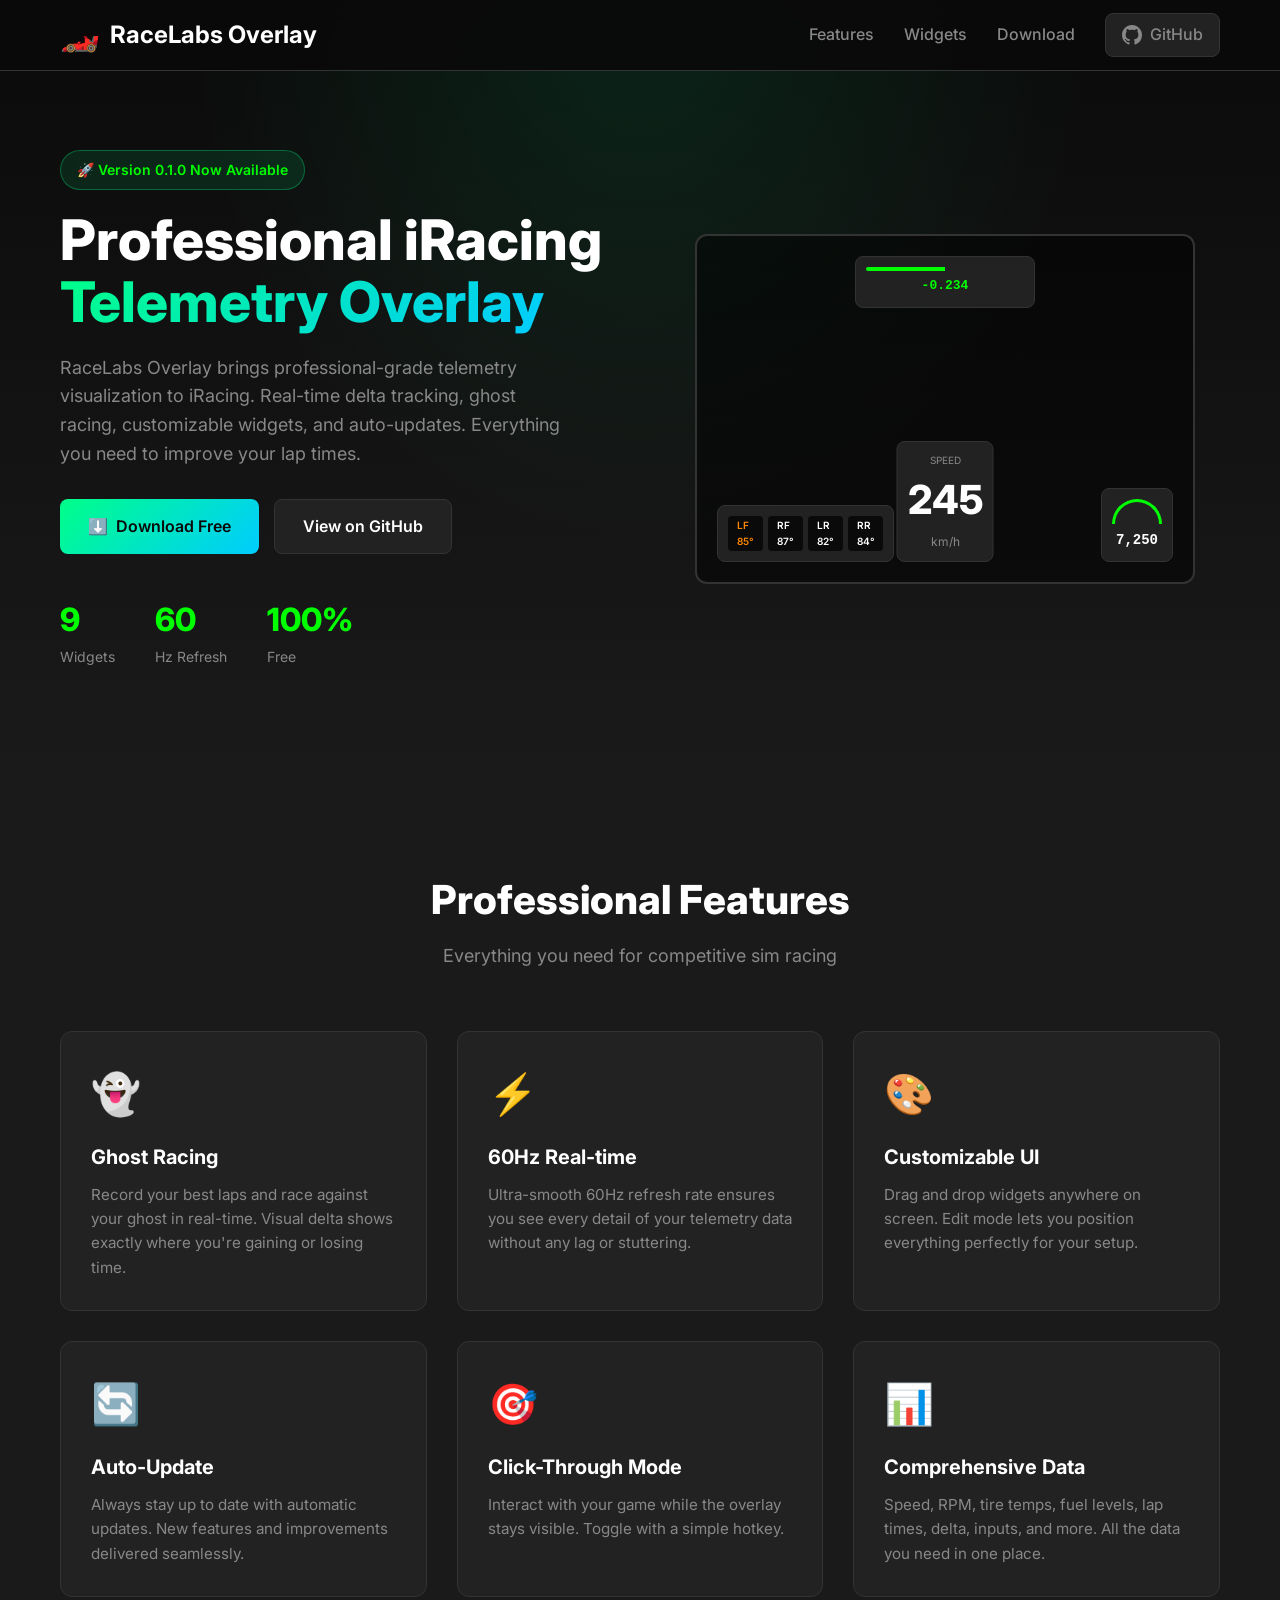
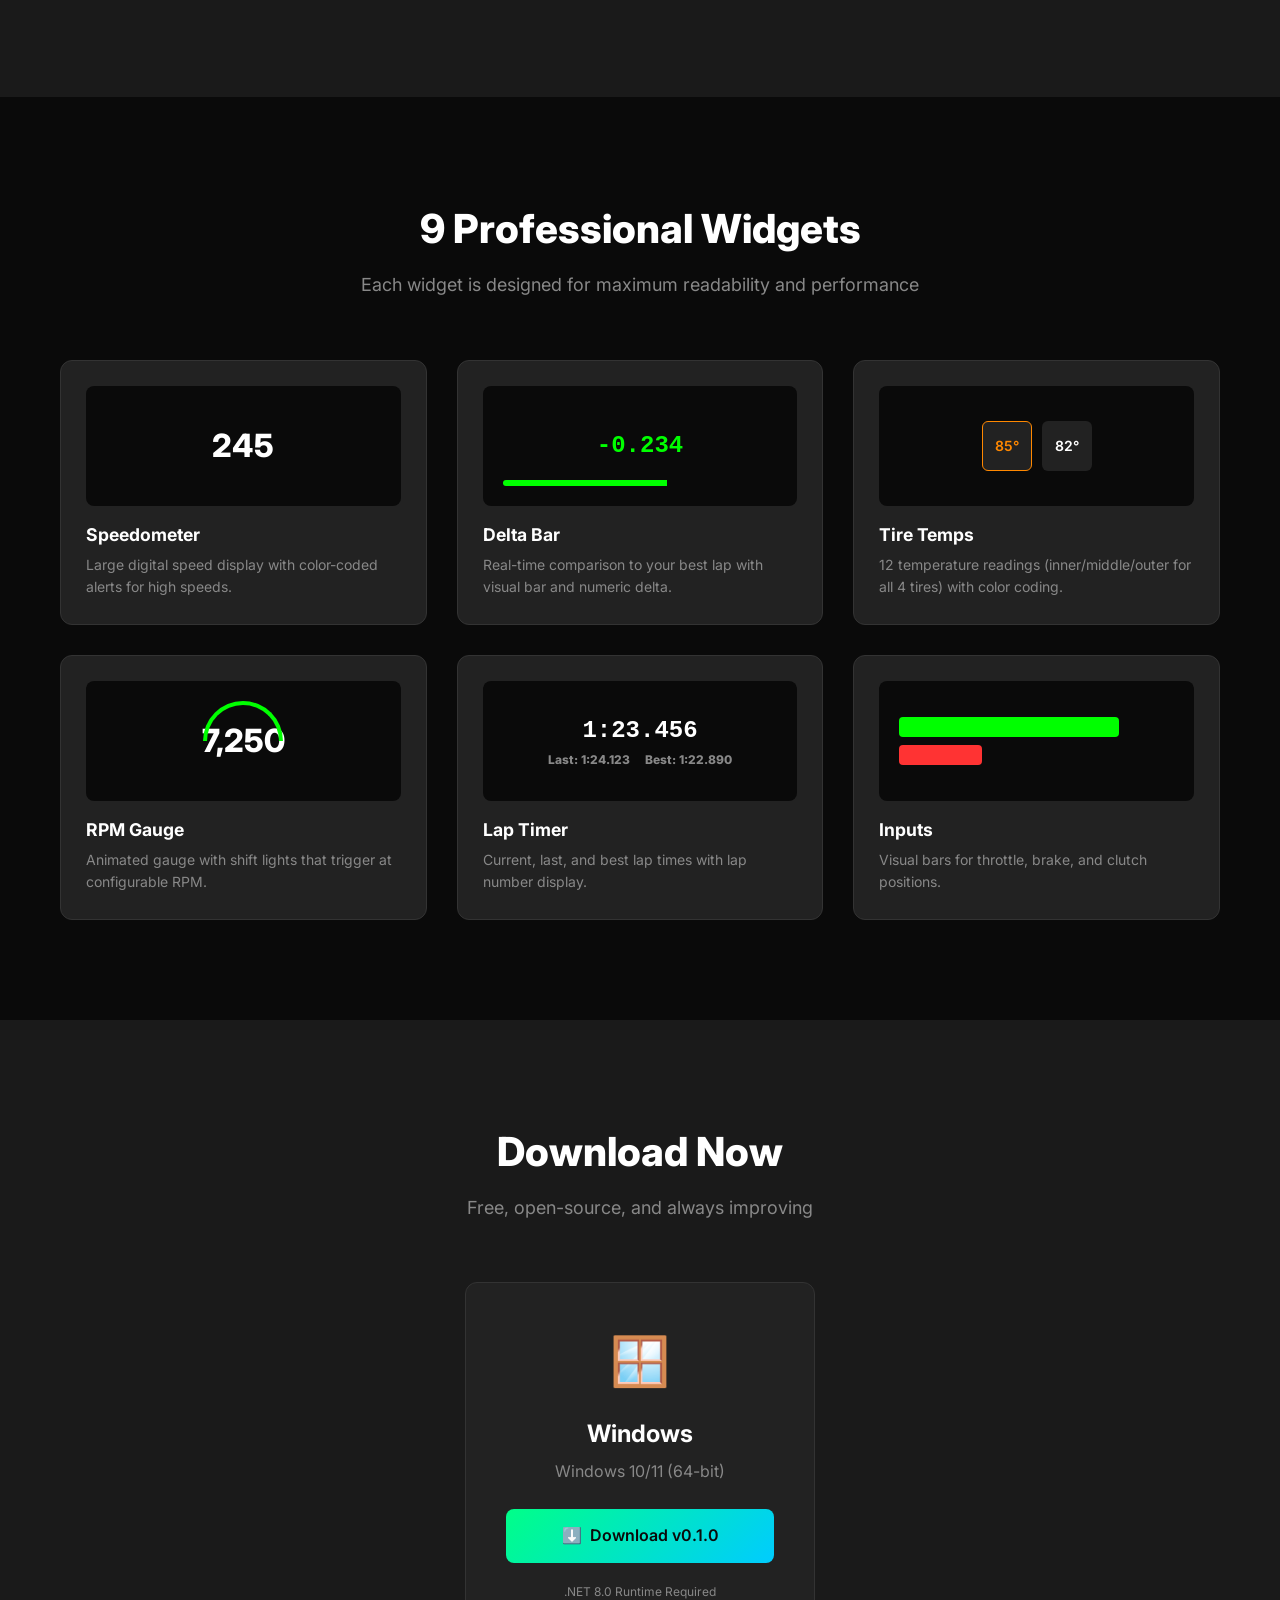
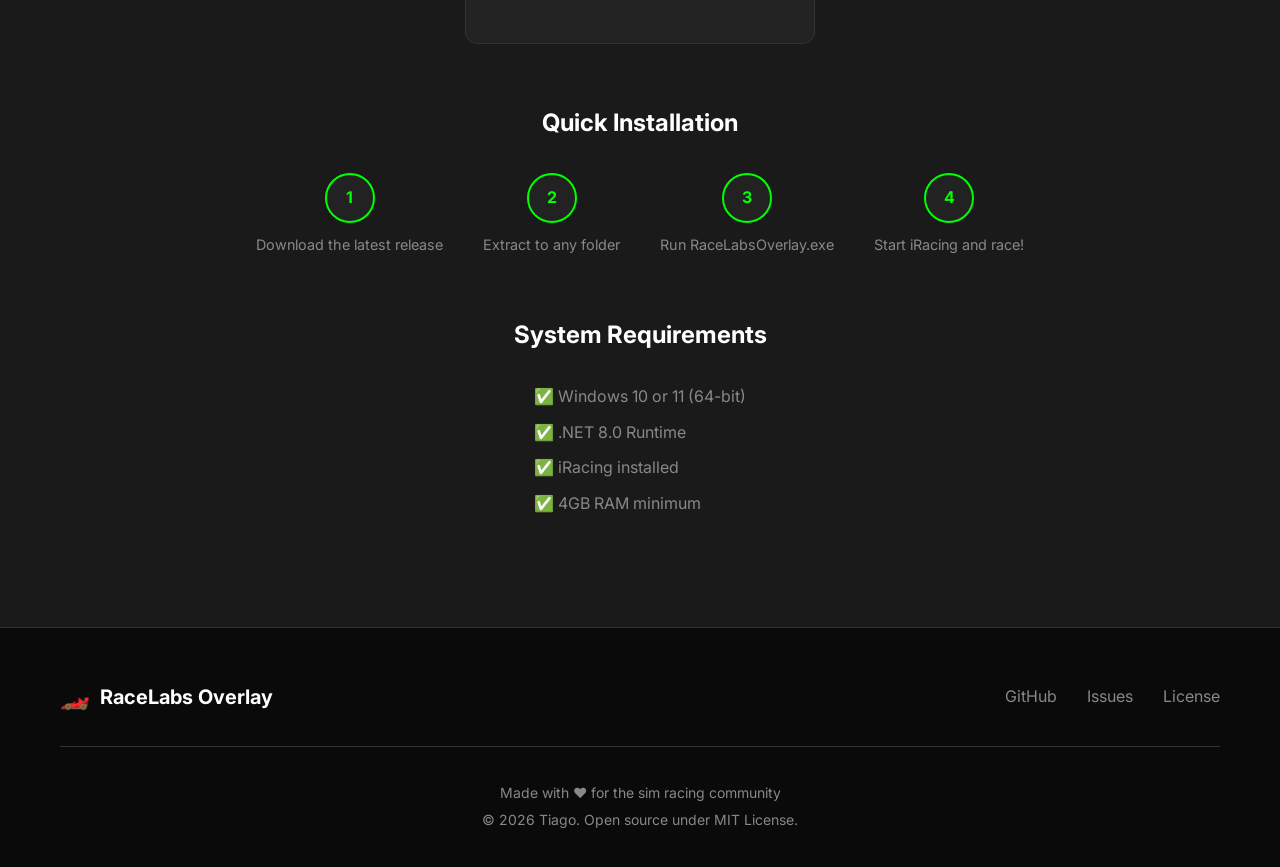
==== docs/index.html @ 0211246d "Add professional website with GitHub Pages support Website Features: - Modern dark theme design - Re" ====
<!DOCTYPE html>
<html lang="en">
<head>
    <meta charset="UTF-8">
    <meta name="viewport" content="width=device-width, initial-scale=1.0">
    <title>RaceLabs Overlay - Professional iRacing Telemetry</title>
    <meta name="description" content="Professional iRacing telemetry overlay with ghost racing, real-time delta, and customizable widgets.">
    <link rel="stylesheet" href="style.css">
    <link href="https://fonts.googleapis.com/css2?family=Inter:wght@400;600;700;800&display=swap" rel="stylesheet">
    <link rel="icon" href="data:image/svg+xml,<svg xmlns='http://www.w3.org/2000/svg' viewBox='0 0 100 100'><text y='.9em' font-size='90'>🏎️</text></svg>">
</head>
<body>
    <!-- Navigation -->
    <nav class="navbar">
        <div class="container">
            <div class="nav-brand">
                <span class="logo">🏎️</span>
                <span class="brand-text">RaceLabs Overlay</span>
            </div>
            <div class="nav-links">
                <a href="#features">Features</a>
                <a href="#widgets">Widgets</a>
                <a href="#download">Download</a>
                <a href="https://github.com/timimata/RaceLabsOverlay" target="_blank" class="github-link">
                    <svg height="20" viewBox="0 0 16 16" fill="currentColor"><path d="M8 0C3.58 0 0 3.58 0 8c0 3.54 2.29 6.53 5.47 7.59.4.07.55-.17.55-.38 0-.19-.01-.82-.01-1.49-2.01.37-2.53-.49-2.69-.94-.09-.23-.48-.94-.82-1.13-.28-.15-.68-.52-.01-.53.63-.01 1.08.58 1.23.82.72 1.21 1.87.87 2.33.66.07-.52.28-.87.51-1.07-1.78-.2-3.64-.89-3.64-3.95 0-.87.31-1.59.82-2.15-.08-.2-.36-1.02.08-2.12 0 0 .67-.21 2.2.82.64-.18 1.32-.27 2-.27.68 0 1.36.09 2 .27 1.53-1.04 2.2-.82 2.2-.82.44 1.1.16 1.92.08 2.12.51.56.82 1.27.82 2.15 0 3.07-1.87 3.75-3.65 3.95.29.25.54.73.54 1.48 0 1.07-.01 1.93-.01 2.2 0 .21.15.46.55.38A8.013 8.013 0 0016 8c0-4.42-3.58-8-8-8z"/></svg>
                    GitHub
                </a>
            </div>
            <button class="mobile-menu-btn">☰</button>
        </div>
    </nav>

    <!-- Hero Section -->
    <section class="hero">
        <div class="container">
            <div class="hero-content">
                <div class="badge">🚀 Version 0.1.0 Now Available</div>
                <h1>Professional iRacing<br><span class="gradient-text">Telemetry Overlay</span></h1>
                <p class="hero-description">
                    RaceLabs Overlay brings professional-grade telemetry visualization to iRacing. 
                    Real-time delta tracking, ghost racing, customizable widgets, and auto-updates. 
                    Everything you need to improve your lap times.
                </p>
                <div class="hero-buttons">
                    <a href="#download" class="btn btn-primary">
                        <span>⬇️</span> Download Free
                    </a>
                    <a href="https://github.com/timimata/RaceLabsOverlay" target="_blank" class="btn btn-secondary">
                        View on GitHub
                    </a>
                </div>
                <div class="hero-stats">
                    <div class="stat">
                        <span class="stat-value">9</span>
                        <span class="stat-label">Widgets</span>
                    </div>
                    <div class="stat">
                        <span class="stat-value">60</span>
                        <span class="stat-label">Hz Refresh</span>
                    </div>
                    <div class="stat">
                        <span class="stat-value">100%</span>
                        <span class="stat-label">Free</span>
                    </div>
                </div>
            </div>
            <div class="hero-visual">
                <div class="overlay-preview">
                    <div class="widget speedometer">
                        <div class="widget-label">SPEED</div>
                        <div class="widget-value">245</div>
                        <div class="widget-unit">km/h</div>
                    </div>
                    <div class="widget delta">
                        <div class="delta-bar"></div>
                        <div class="delta-value">-0.234</div>
                    </div>
                    <div class="widget tires">
                        <div class="tire lf">LF<br>85°</div>
                        <div class="tire rf">RF<br>87°</div>
                        <div class="tire lr">LR<br>82°</div>
                        <div class="tire rr">RR<br>84°</div>
                    </div>
                    <div class="widget rpm">
                        <div class="rpm-gauge"></div>
                        <div class="rpm-value">7,250</div>
                    </div>
                </div>
            </div>
        </div>
    </section>

    <!-- Features Section -->
    <section id="features" class="features">
        <div class="container">
            <h2 class="section-title">Professional Features</h2>
            <p class="section-subtitle">Everything you need for competitive sim racing</p>
            
            <div class="features-grid">
                <div class="feature-card">
                    <div class="feature-icon">👻</div>
                    <h3>Ghost Racing</h3>
                    <p>Record your best laps and race against your ghost in real-time. Visual delta shows exactly where you're gaining or losing time.</p>
                </div>
                <div class="feature-card">
                    <div class="feature-icon">⚡</div>
                    <h3>60Hz Real-time</h3>
                    <p>Ultra-smooth 60Hz refresh rate ensures you see every detail of your telemetry data without any lag or stuttering.</p>
                </div>
                <div class="feature-card">
                    <div class="feature-icon">🎨</div>
                    <h3>Customizable UI</h3>
                    <p>Drag and drop widgets anywhere on screen. Edit mode lets you position everything perfectly for your setup.</p>
                </div>
                <div class="feature-card">
                    <div class="feature-icon">🔄</div>
                    <h3>Auto-Update</h3>
                    <p>Always stay up to date with automatic updates. New features and improvements delivered seamlessly.</p>
                </div>
                <div class="feature-card">
                    <div class="feature-icon">🎯</div>
                    <h3>Click-Through Mode</h3>
                    <p>Interact with your game while the overlay stays visible. Toggle with a simple hotkey.</p>
                </div>
                <div class="feature-card">
                    <div class="feature-icon">📊</div>
                    <h3>Comprehensive Data</h3>
                    <p>Speed, RPM, tire temps, fuel levels, lap times, delta, inputs, and more. All the data you need in one place.</p>
                </div>
            </div>
        </div>
    </section>

    <!-- Widgets Section -->
    <section id="widgets" class="widgets">
        <div class="container">
            <h2 class="section-title">9 Professional Widgets</h2>
            <p class="section-subtitle">Each widget is designed for maximum readability and performance</p>
            
            <div class="widgets-showcase">
                <div class="widget-item">
                    <div class="widget-preview speedo">245</div>
                    <div class="widget-info">
                        <h4>Speedometer</h4>
                        <p>Large digital speed display with color-coded alerts for high speeds.</p>
                    </div>
                </div>
                <div class="widget-item">
                    <div class="widget-preview delta-preview">
                        <div class="delta-bar-preview"></div>
                        <span>-0.234</span>
                    </div>
                    <div class="widget-info">
                        <h4>Delta Bar</h4>
                        <p>Real-time comparison to your best lap with visual bar and numeric delta.</p>
                    </div>
                </div>
                <div class="widget-item">
                    <div class="widget-preview temps">
                        <div class="temp-box hot">85°</div>
                        <div class="temp-box">82°</div>
                    </div>
                    <div class="widget-info">
                        <h4>Tire Temps</h4>
                        <p>12 temperature readings (inner/middle/outer for all 4 tires) with color coding.</p>
                    </div>
                </div>
                <div class="widget-item">
                    <div class="widget-preview rpm-preview">
                        <div class="rpm-arc"></div>
                        <span>7,250</span>
                    </div>
                    <div class="widget-info">
                        <h4>RPM Gauge</h4>
                        <p>Animated gauge with shift lights that trigger at configurable RPM.</p>
                    </div>
                </div>
                <div class="widget-item">
                    <div class="widget-preview lap">
                        <div class="lap-time">1:23.456</div>
                        <div class="lap-stats">
                            <span>Last: 1:24.123</span>
                            <span>Best: 1:22.890</span>
                        </div>
                    </div>
                    <div class="widget-info">
                        <h4>Lap Timer</h4>
                        <p>Current, last, and best lap times with lap number display.</p>
                    </div>
                </div>
                <div class="widget-item">
                    <div class="widget-preview inputs">
                        <div class="input-bar throttle" style="width: 80%"></div>
                        <div class="input-bar brake" style="width: 30%"></div>
                    </div>
                    <div class="widget-info">
                        <h4>Inputs</h4>
                        <p>Visual bars for throttle, brake, and clutch positions.</p>
                    </div>
                </div>
            </div>
        </div>
    </section>

    <!-- Download Section -->
    <section id="download" class="download">
        <div class="container">
            <h2 class="section-title">Download Now</h2>
            <p class="section-subtitle">Free, open-source, and always improving</p>
            
            <div class="download-options">
                <div class="download-card">
                    <div class="download-icon">🪟</div>
                    <h3>Windows</h3>
                    <p>Windows 10/11 (64-bit)</p>
                    <a href="https://github.com/timimata/RaceLabsOverlay/releases/latest" class="btn btn-download">
                        <span>⬇️</span> Download v0.1.0
                    </a>
                    <small>.NET 8.0 Runtime Required</small>
                </div>
            </div>

            <div class="installation">
                <h3>Quick Installation</h3>
                <div class="install-steps">
                    <div class="step">
                        <div class="step-number">1</div>
                        <p>Download the latest release</p>
                    </div>
                    <div class="step">
                        <div class="step-number">2</div>
                        <p>Extract to any folder</p>
                    </div>
                    <div class="step">
                        <div class="step-number">3</div>
                        <p>Run RaceLabsOverlay.exe</p>
                    </div>
                    <div class="step">
                        <div class="step-number">4</div>
                        <p>Start iRacing and race!</p>
                    </div>
                </div>
            </div>

            <div class="requirements">
                <h3>System Requirements</h3>
                <ul>
                    <li>✅ Windows 10 or 11 (64-bit)</li>
                    <li>✅ .NET 8.0 Runtime</li>
                    <li>✅ iRacing installed</li>
                    <li>✅ 4GB RAM minimum</li>
                </ul>
            </div>
        </div>
    </section>

    <!-- Footer -->
    <footer class="footer">
        <div class="container">
            <div class="footer-content">
                <div class="footer-brand">
                    <span class="logo">🏎️</span>
                    <span>RaceLabs Overlay</span>
                </div>
                <div class="footer-links">
                    <a href="https://github.com/timimata/RaceLabsOverlay">GitHub</a>
                    <a href="https://github.com/timimata/RaceLabsOverlay/issues">Issues</a>
                    <a href="https://github.com/timimata/RaceLabsOverlay/blob/main/LICENSE">License</a>
                </div>
            </div>
            <div class="footer-bottom">
                <p>Made with ❤️ for the sim racing community</p>
                <p>© 2026 Tiago. Open source under MIT License.</p>
            </div>
        </div>
    </footer>

    <script src="script.js"></script>
</body>
</html>
---- docs/style.css ----
/* Reset and Base */
* {
    margin: 0;
    padding: 0;
    box-sizing: border-box;
}

:root {
    --bg-primary: #0a0a0a;
    --bg-secondary: #1a1a1a;
    --bg-card: #222222;
    --text-primary: #ffffff;
    --text-secondary: #888888;
    --accent-green: #00ff00;
    --accent-red: #ff3333;
    --accent-orange: #ff8800;
    --accent-purple: #aa66ff;
    --border-color: #333333;
    --gradient-start: #00ff88;
    --gradient-end: #00ccff;
}

html {
    scroll-behavior: smooth;
}

body {
    font-family: 'Inter', -apple-system, BlinkMacSystemFont, sans-serif;
    background-color: var(--bg-primary);
    color: var(--text-primary);
    line-height: 1.6;
}

.container {
    max-width: 1200px;
    margin: 0 auto;
    padding: 0 20px;
}

/* Navigation */
.navbar {
    position: fixed;
    top: 0;
    left: 0;
    right: 0;
    background: rgba(10, 10, 10, 0.95);
    backdrop-filter: blur(10px);
    z-index: 1000;
    border-bottom: 1px solid var(--border-color);
}

.navbar .container {
    display: flex;
    justify-content: space-between;
    align-items: center;
    height: 70px;
}

.nav-brand {
    display: flex;
    align-items: center;
    gap: 10px;
    font-size: 1.5rem;
    font-weight: 700;
}

.nav-brand .logo {
    font-size: 2rem;
}

.nav-links {
    display: flex;
    gap: 30px;
    align-items: center;
}

.nav-links a {
    color: var(--text-secondary);
    text-decoration: none;
    font-weight: 500;
    transition: color 0.3s;
}

.nav-links a:hover {
    color: var(--text-primary);
}

.github-link {
    display: flex;
    align-items: center;
    gap: 8px;
    background: var(--bg-card);
    padding: 8px 16px;
    border-radius: 8px;
    border: 1px solid var(--border-color);
}

.mobile-menu-btn {
    display: none;
    background: none;
    border: none;
    color: var(--text-primary);
    font-size: 1.5rem;
    cursor: pointer;
}

/* Hero Section */
.hero {
    padding: 150px 0 100px;
    background: linear-gradient(180deg, var(--bg-primary) 0%, var(--bg-secondary) 100%);
    position: relative;
    overflow: hidden;
}

.hero::before {
    content: '';
    position: absolute;
    top: 0;
    left: 0;
    right: 0;
    bottom: 0;
    background: radial-gradient(ellipse at top, rgba(0, 255, 136, 0.1) 0%, transparent 50%);
    pointer-events: none;
}

.hero .container {
    display: grid;
    grid-template-columns: 1fr 1fr;
    gap: 60px;
    align-items: center;
    position: relative;
}

.badge {
    display: inline-block;
    background: rgba(0, 255, 136, 0.1);
    border: 1px solid rgba(0, 255, 136, 0.3);
    color: var(--accent-green);
    padding: 8px 16px;
    border-radius: 20px;
    font-size: 0.875rem;
    font-weight: 600;
    margin-bottom: 20px;
}

.hero h1 {
    font-size: 3.5rem;
    font-weight: 800;
    line-height: 1.1;
    margin-bottom: 20px;
}

.gradient-text {
    background: linear-gradient(135deg, var(--gradient-start), var(--gradient-end));
    -webkit-background-clip: text;
    -webkit-text-fill-color: transparent;
    background-clip: text;
}

.hero-description {
    font-size: 1.125rem;
    color: var(--text-secondary);
    margin-bottom: 30px;
    max-width: 500px;
}

.hero-buttons {
    display: flex;
    gap: 15px;
    margin-bottom: 40px;
}

.btn {
    display: inline-flex;
    align-items: center;
    gap: 8px;
    padding: 14px 28px;
    border-radius: 8px;
    font-weight: 600;
    text-decoration: none;
    transition: all 0.3s;
    border: none;
    cursor: pointer;
    font-size: 1rem;
}

.btn-primary {
    background: linear-gradient(135deg, var(--gradient-start), var(--gradient-end));
    color: var(--bg-primary);
}

.btn-primary:hover {
    transform: translateY(-2px);
    box-shadow: 0 10px 30px rgba(0, 255, 136, 0.3);
}

.btn-secondary {
    background: var(--bg-card);
    color: var(--text-primary);
    border: 1px solid var(--border-color);
}

.btn-secondary:hover {
    background: var(--border-color);
}

.hero-stats {
    display: flex;
    gap: 40px;
}

.stat {
    display: flex;
    flex-direction: column;
}

.stat-value {
    font-size: 2rem;
    font-weight: 800;
    color: var(--accent-green);
}

.stat-label {
    font-size: 0.875rem;
    color: var(--text-secondary);
}

/* Hero Visual - Overlay Preview */
.hero-visual {
    display: flex;
    justify-content: center;
    align-items: center;
}

.overlay-preview {
    position: relative;
    width: 100%;
    max-width: 500px;
    height: 350px;
    background: rgba(0, 0, 0, 0.5);
    border: 2px solid var(--border-color);
    border-radius: 12px;
    overflow: hidden;
}

.widget {
    position: absolute;
    background: var(--bg-card);
    border: 1px solid var(--border-color);
    border-radius: 8px;
    padding: 10px;
    animation: float 6s ease-in-out infinite;
}

.widget.speedometer {
    bottom: 20px;
    left: 50%;
    transform: translateX(-50%);
    text-align: center;
    animation-delay: 0s;
}

.widget.speedometer .widget-label {
    font-size: 0.625rem;
    color: var(--text-secondary);
}

.widget.speedometer .widget-value {
    font-size: 2.5rem;
    font-weight: 800;
    color: var(--text-primary);
}

.widget.speedometer .widget-unit {
    font-size: 0.75rem;
    color: var(--text-secondary);
}

.widget.delta {
    top: 20px;
    left: 50%;
    transform: translateX(-50%);
    width: 180px;
    animation-delay: 1s;
}

.delta-bar {
    height: 4px;
    background: linear-gradient(90deg, var(--accent-green) 50%, transparent 50%);
    border-radius: 2px;
    margin-bottom: 5px;
}

.delta-value {
    text-align: center;
    font-family: monospace;
    font-weight: 600;
    color: var(--accent-green);
}

.widget.tires {
    bottom: 20px;
    left: 20px;
    display: flex;
    gap: 5px;
    animation-delay: 2s;
}

.tire {
    width: 35px;
    height: 35px;
    background: var(--bg-primary);
    border-radius: 4px;
    display: flex;
    flex-direction: column;
    align-items: center;
    justify-content: center;
    font-size: 0.625rem;
    font-weight: 600;
}

.tire.lf {
    color: var(--accent-orange);
}

.widget.rpm {
    bottom: 20px;
    right: 20px;
    text-align: center;
    animation-delay: 3s;
}

.rpm-gauge {
    width: 50px;
    height: 25px;
    border: 3px solid var(--accent-green);
    border-bottom: none;
    border-radius: 50px 50px 0 0;
    margin: 0 auto 5px;
}

.rpm-value {
    font-family: monospace;
    font-weight: 600;
    font-size: 0.875rem;
}

@keyframes float {
    0%, 100% { transform: translateY(0); }
    50% { transform: translateY(-10px); }
}

/* Features Section */
.features {
    padding: 100px 0;
    background: var(--bg-secondary);
}

.section-title {
    text-align: center;
    font-size: 2.5rem;
    font-weight: 800;
    margin-bottom: 10px;
}

.section-subtitle {
    text-align: center;
    color: var(--text-secondary);
    font-size: 1.125rem;
    margin-bottom: 60px;
}

.features-grid {
    display: grid;
    grid-template-columns: repeat(auto-fit, minmax(300px, 1fr));
    gap: 30px;
}

.feature-card {
    background: var(--bg-card);
    border: 1px solid var(--border-color);
    border-radius: 12px;
    padding: 30px;
    transition: all 0.3s;
}

.feature-card:hover {
    transform: translateY(-5px);
    border-color: var(--accent-green);
    box-shadow: 0 20px 40px rgba(0, 0, 0, 0.3);
}

.feature-icon {
    font-size: 2.5rem;
    margin-bottom: 15px;
}

.feature-card h3 {
    font-size: 1.25rem;
    margin-bottom: 10px;
}

.feature-card p {
    color: var(--text-secondary);
    font-size: 0.95rem;
}

/* Widgets Section */
.widgets {
    padding: 100px 0;
    background: var(--bg-primary);
}

.widgets-showcase {
    display: grid;
    grid-template-columns: repeat(auto-fit, minmax(280px, 1fr));
    gap: 30px;
}

.widget-item {
    background: var(--bg-card);
    border: 1px solid var(--border-color);
    border-radius: 12px;
    padding: 25px;
    display: flex;
    flex-direction: column;
    gap: 15px;
}

.widget-preview {
    background: var(--bg-primary);
    border-radius: 8px;
    height: 120px;
    display: flex;
    flex-direction: column;
    align-items: center;
    justify-content: center;
    font-size: 2rem;
    font-weight: 800;
    position: relative;
    overflow: hidden;
}

.widget-preview.speedo {
    color: var(--text-primary);
}

.widget-preview.delta-preview {
    font-family: monospace;
    font-size: 1.5rem;
    color: var(--accent-green);
}

.delta-bar-preview {
    position: absolute;
    bottom: 20px;
    left: 20px;
    right: 20px;
    height: 6px;
    background: linear-gradient(90deg, var(--accent-green) 60%, transparent 60%);
    border-radius: 3px;
}

.widget-preview.temps {
    flex-direction: row;
    gap: 10px;
}

.temp-box {
    width: 50px;
    height: 50px;
    background: var(--bg-card);
    border-radius: 6px;
    display: flex;
    align-items: center;
    justify-content: center;
    font-size: 0.875rem;
    font-weight: 600;
}

.temp-box.hot {
    color: var(--accent-orange);
    border: 1px solid var(--accent-orange);
}

.widget-preview.rpm-preview {
    position: relative;
}

.rpm-arc {
    position: absolute;
    width: 80px;
    height: 40px;
    border: 4px solid var(--accent-green);
    border-bottom: none;
    border-radius: 80px 80px 0 0;
    top: 20px;
}

.widget-preview.lap {
    font-size: 1rem;
}

.lap-time {
    font-family: monospace;
    font-size: 1.5rem;
    font-weight: 700;
    color: var(--text-primary);
}

.lap-stats {
    display: flex;
    gap: 15px;
    font-size: 0.75rem;
    color: var(--text-secondary);
}

.widget-preview.inputs {
    gap: 8px;
    padding: 20px;
    align-items: stretch;
}

.input-bar {
    height: 20px;
    border-radius: 4px;
    transition: width 0.3s;
}

.input-bar.throttle {
    background: var(--accent-green);
}

.input-bar.brake {
    background: var(--accent-red);
}

.widget-info h4 {
    font-size: 1.1rem;
    margin-bottom: 5px;
}

.widget-info p {
    color: var(--text-secondary);
    font-size: 0.875rem;
}

/* Download Section */
.download {
    padding: 100px 0;
    background: var(--bg-secondary);
    text-align: center;
}

.download-options {
    display: flex;
    justify-content: center;
    gap: 30px;
    margin-bottom: 60px;
}

.download-card {
    background: var(--bg-card);
    border: 1px solid var(--border-color);
    border-radius: 12px;
    padding: 40px;
    max-width: 350px;
    width: 100%;
}

.download-icon {
    font-size: 3rem;
    margin-bottom: 15px;
}

.download-card h3 {
    font-size: 1.5rem;
    margin-bottom: 5px;
}

.download-card p {
    color: var(--text-secondary);
    margin-bottom: 25px;
}

.btn-download {
    width: 100%;
    justify-content: center;
    background: linear-gradient(135deg, var(--gradient-start), var(--gradient-end));
    color: var(--bg-primary);
    margin-bottom: 15px;
}

.download-card small {
    color: var(--text-secondary);
    font-size: 0.75rem;
}

.installation {
    margin-bottom: 60px;
}

.installation h3 {
    font-size: 1.5rem;
    margin-bottom: 30px;
}

.install-steps {
    display: flex;
    justify-content: center;
    gap: 40px;
    flex-wrap: wrap;
}

.step {
    display: flex;
    flex-direction: column;
    align-items: center;
    gap: 10px;
}

.step-number {
    width: 50px;
    height: 50px;
    background: var(--bg-card);
    border: 2px solid var(--accent-green);
    border-radius: 50%;
    display: flex;
    align-items: center;
    justify-content: center;
    font-weight: 700;
    color: var(--accent-green);
}

.step p {
    color: var(--text-secondary);
    font-size: 0.9rem;
}

.requirements h3 {
    font-size: 1.5rem;
    margin-bottom: 20px;
}

.requirements ul {
    list-style: none;
    display: inline-block;
    text-align: left;
}

.requirements li {
    color: var(--text-secondary);
    margin: 10px 0;
    font-size: 1rem;
}

/* Footer */
.footer {
    background: var(--bg-primary);
    border-top: 1px solid var(--border-color);
    padding: 50px 0 30px;
}

.footer-content {
    display: flex;
    justify-content: space-between;
    align-items: center;
    margin-bottom: 30px;
}

.footer-brand {
    display: flex;
    align-items: center;
    gap: 10px;
    font-size: 1.25rem;
    font-weight: 700;
}

.footer-brand .logo {
    font-size: 1.5rem;
}

.footer-links {
    display: flex;
    gap: 30px;
}

.footer-links a {
    color: var(--text-secondary);
    text-decoration: none;
    transition: color 0.3s;
}

.footer-links a:hover {
    color: var(--text-primary);
}

.footer-bottom {
    text-align: center;
    padding-top: 30px;
    border-top: 1px solid var(--border-color);
}

.footer-bottom p {
    color: var(--text-secondary);
    font-size: 0.875rem;
    margin: 5px 0;
}

/* Responsive */
@media (max-width: 900px) {
    .hero .container {
        grid-template-columns: 1fr;
        text-align: center;
    }
    
    .hero h1 {
        font-size: 2.5rem;
    }
    
    .hero-description {
        margin-left: auto;
        margin-right: auto;
    }
    
    .hero-buttons {
        justify-content: center;
    }
    
    .hero-stats {
        justify-content: center;
    }
    
    .hero-visual {
        order: -1;
    }
    
    .nav-links {
        display: none;
    }
    
    .mobile-menu-btn {
        display: block;
    }
}

@media (max-width: 600px) {
    .hero h1 {
        font-size: 2rem;
    }
    
    .section-title {
        font-size: 1.75rem;
    }
    
    .hero-buttons {
        flex-direction: column;
    }
    
    .btn {
        width: 100%;
        justify-content: center;
    }
    
    .install-steps {
        flex-direction: column;
        gap: 20px;
    }
    
    .footer-content {
        flex-direction: column;
        gap: 20px;
        text-align: center;
    }
    
    .footer-links {
        flex-wrap: wrap;
        justify-content: center;
    }
}
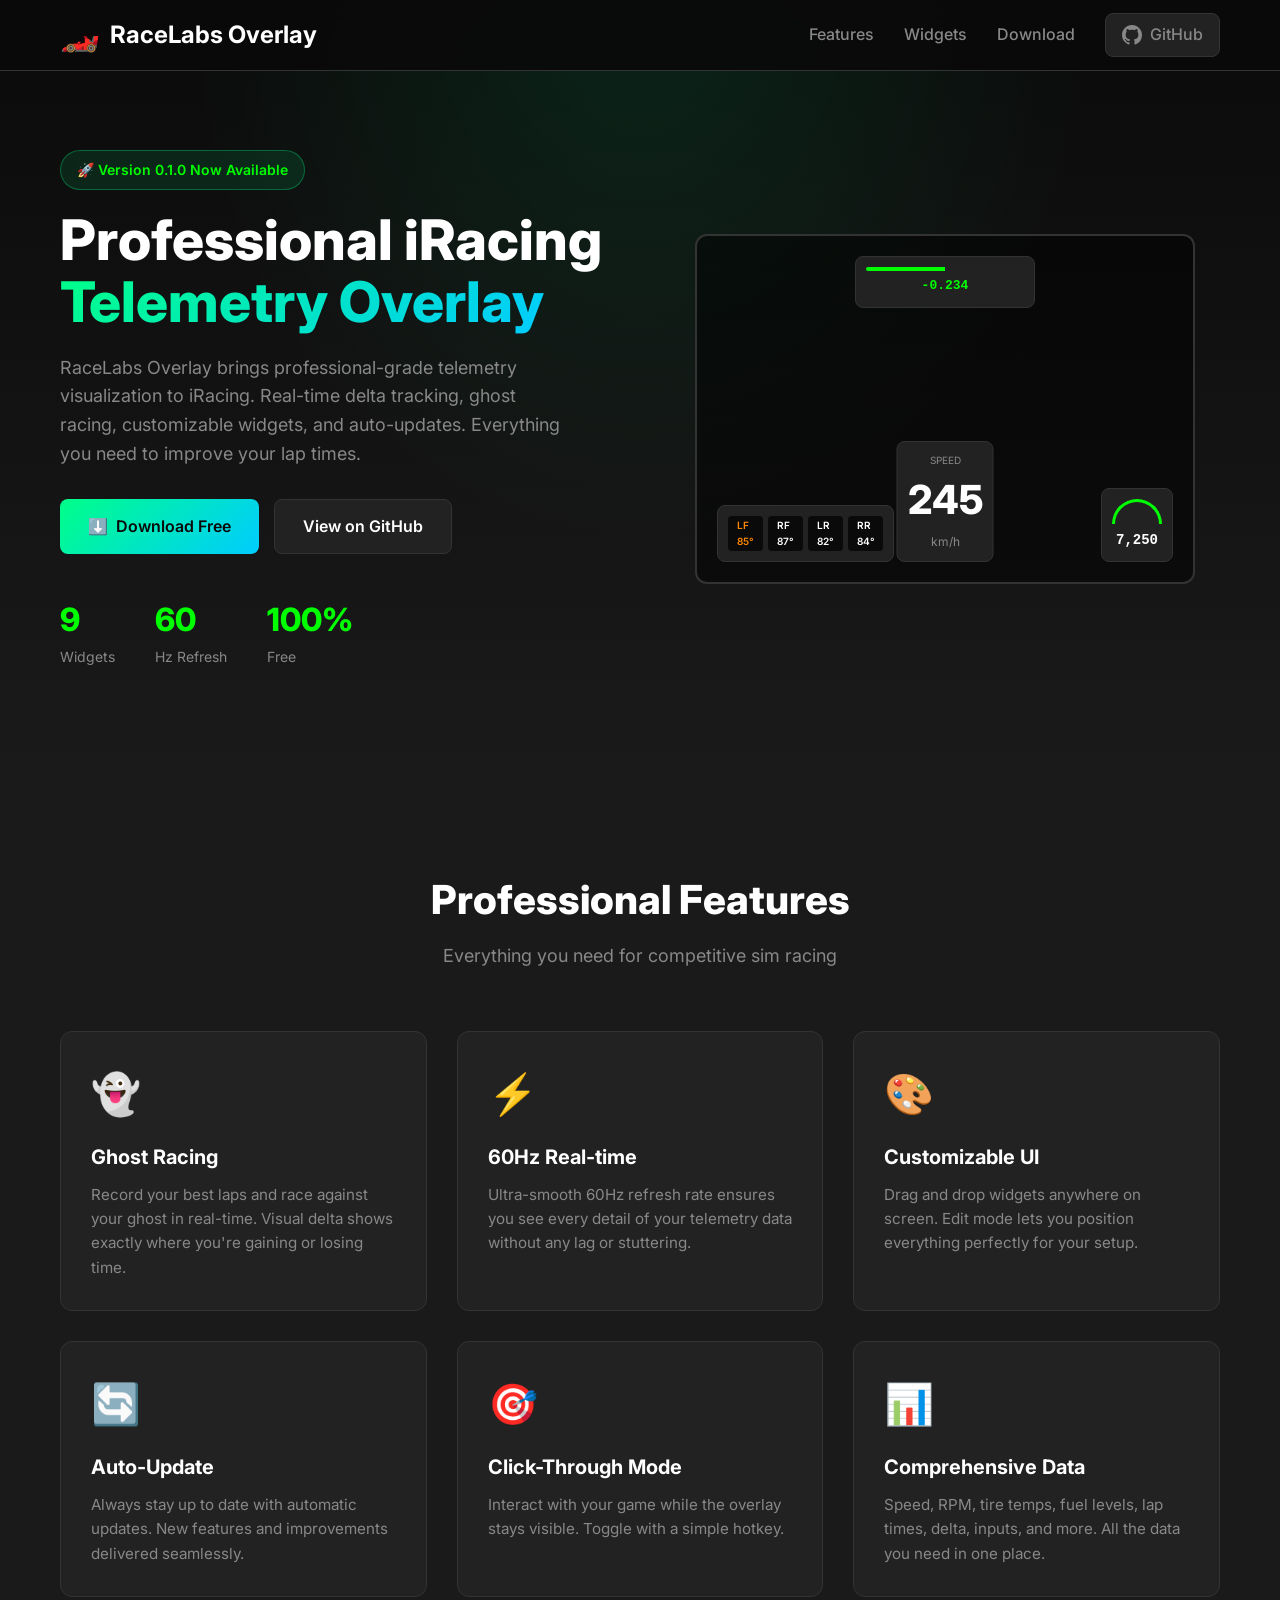
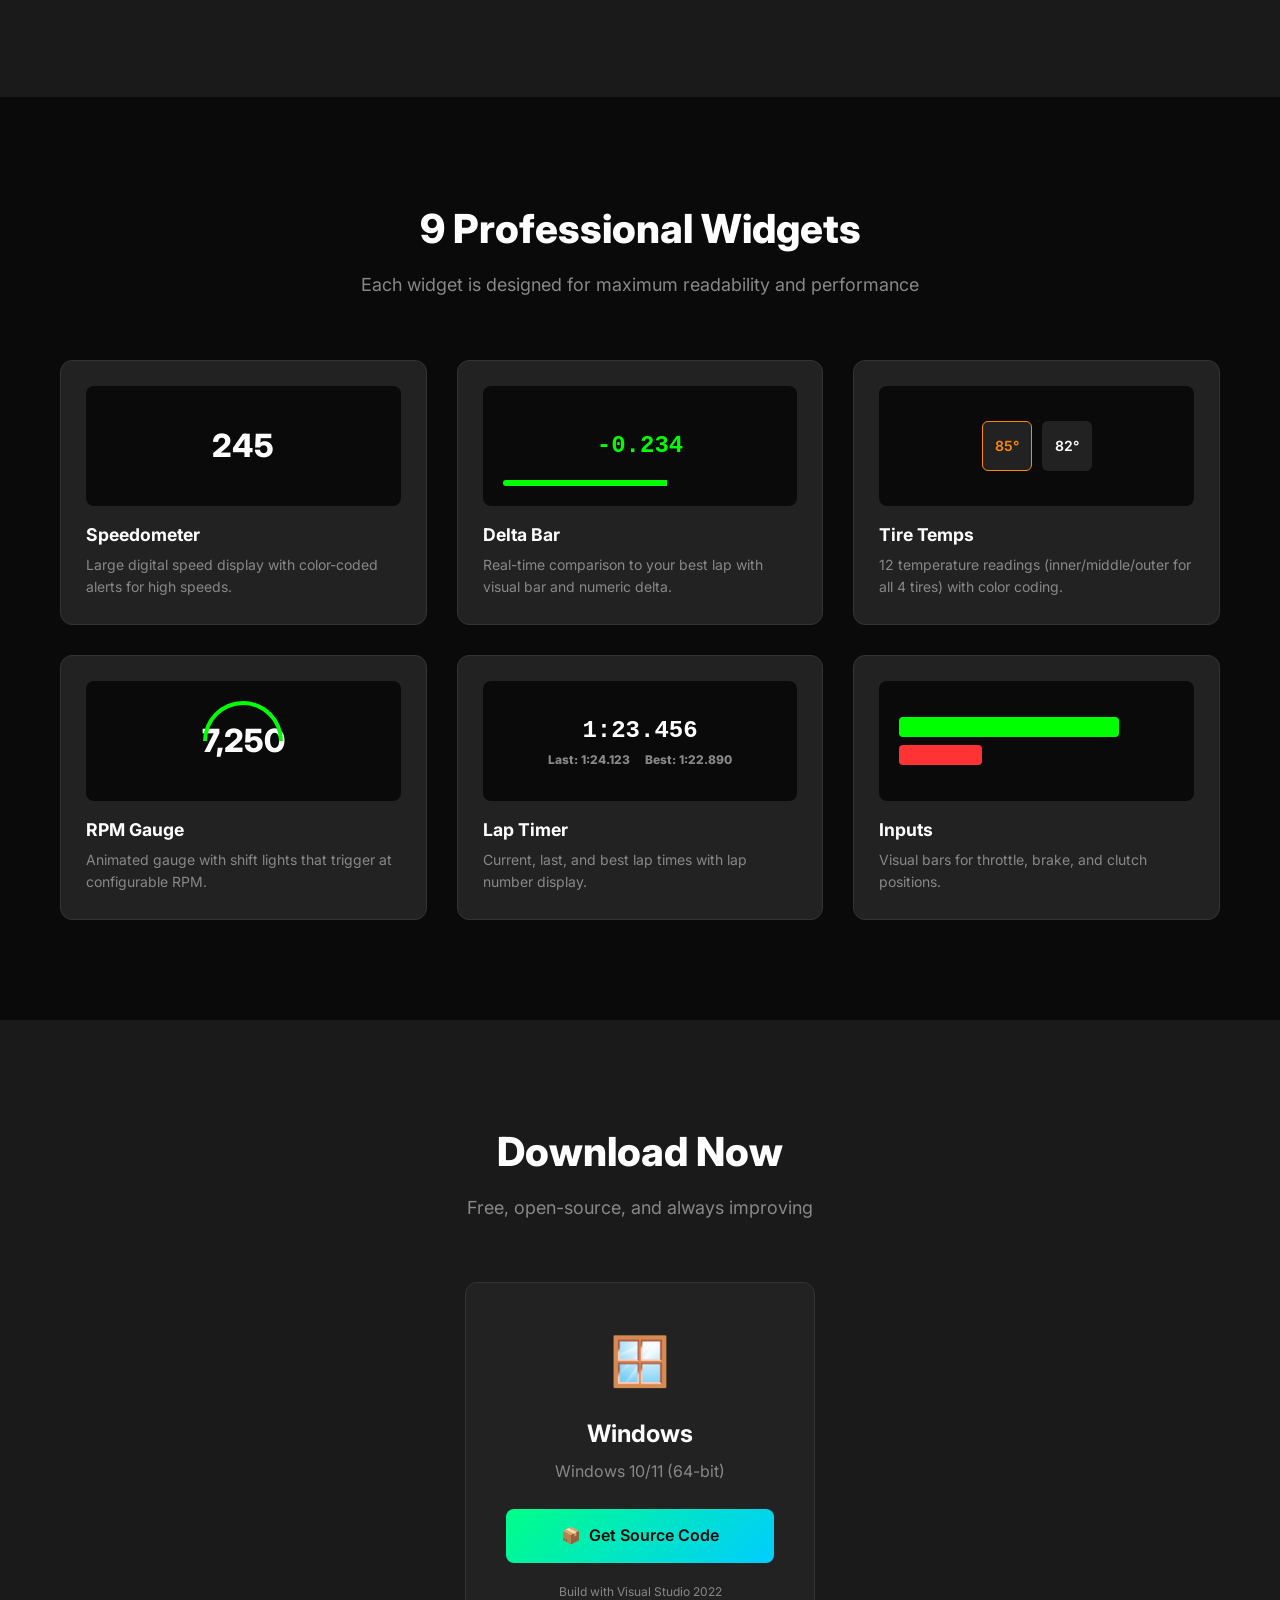
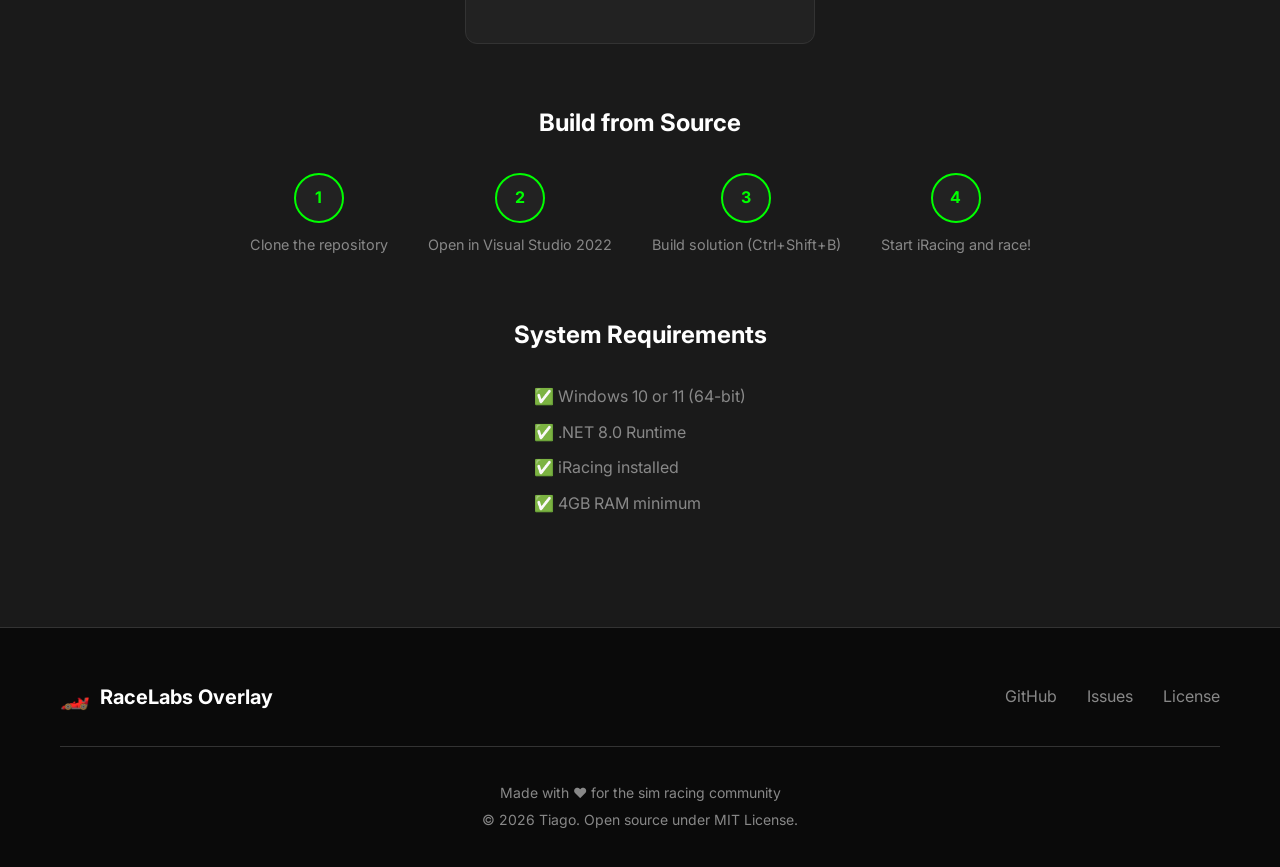
==== commit d09d0bdf: "Fix website download links - point to source code instead of releases - Changed download button to l" ====
--- a/docs/index.html
+++ b/docs/index.html
@@ -213,27 +213,27 @@
                     <div class="download-icon">🪟</div>
                     <h3>Windows</h3>
                     <p>Windows 10/11 (64-bit)</p>
-                    <a href="https://github.com/timimata/RaceLabsOverlay/releases/latest" class="btn btn-download">
-                        <span>⬇️</span> Download v0.1.0
+                    <a href="https://github.com/timimata/RaceLabsOverlay" class="btn btn-download">
+                        <span>📦</span> Get Source Code
                     </a>
-                    <small>.NET 8.0 Runtime Required</small>
+                    <small>Build with Visual Studio 2022</small>
                 </div>
             </div>
 
             <div class="installation">
-                <h3>Quick Installation</h3>
+                <h3>Build from Source</h3>
                 <div class="install-steps">
                     <div class="step">
                         <div class="step-number">1</div>
-                        <p>Download the latest release</p>
+                        <p>Clone the repository</p>
                     </div>
                     <div class="step">
                         <div class="step-number">2</div>
-                        <p>Extract to any folder</p>
+                        <p>Open in Visual Studio 2022</p>
                     </div>
                     <div class="step">
                         <div class="step-number">3</div>
-                        <p>Run RaceLabsOverlay.exe</p>
+                        <p>Build solution (Ctrl+Shift+B)</p>
                     </div>
                     <div class="step">
                         <div class="step-number">4</div>
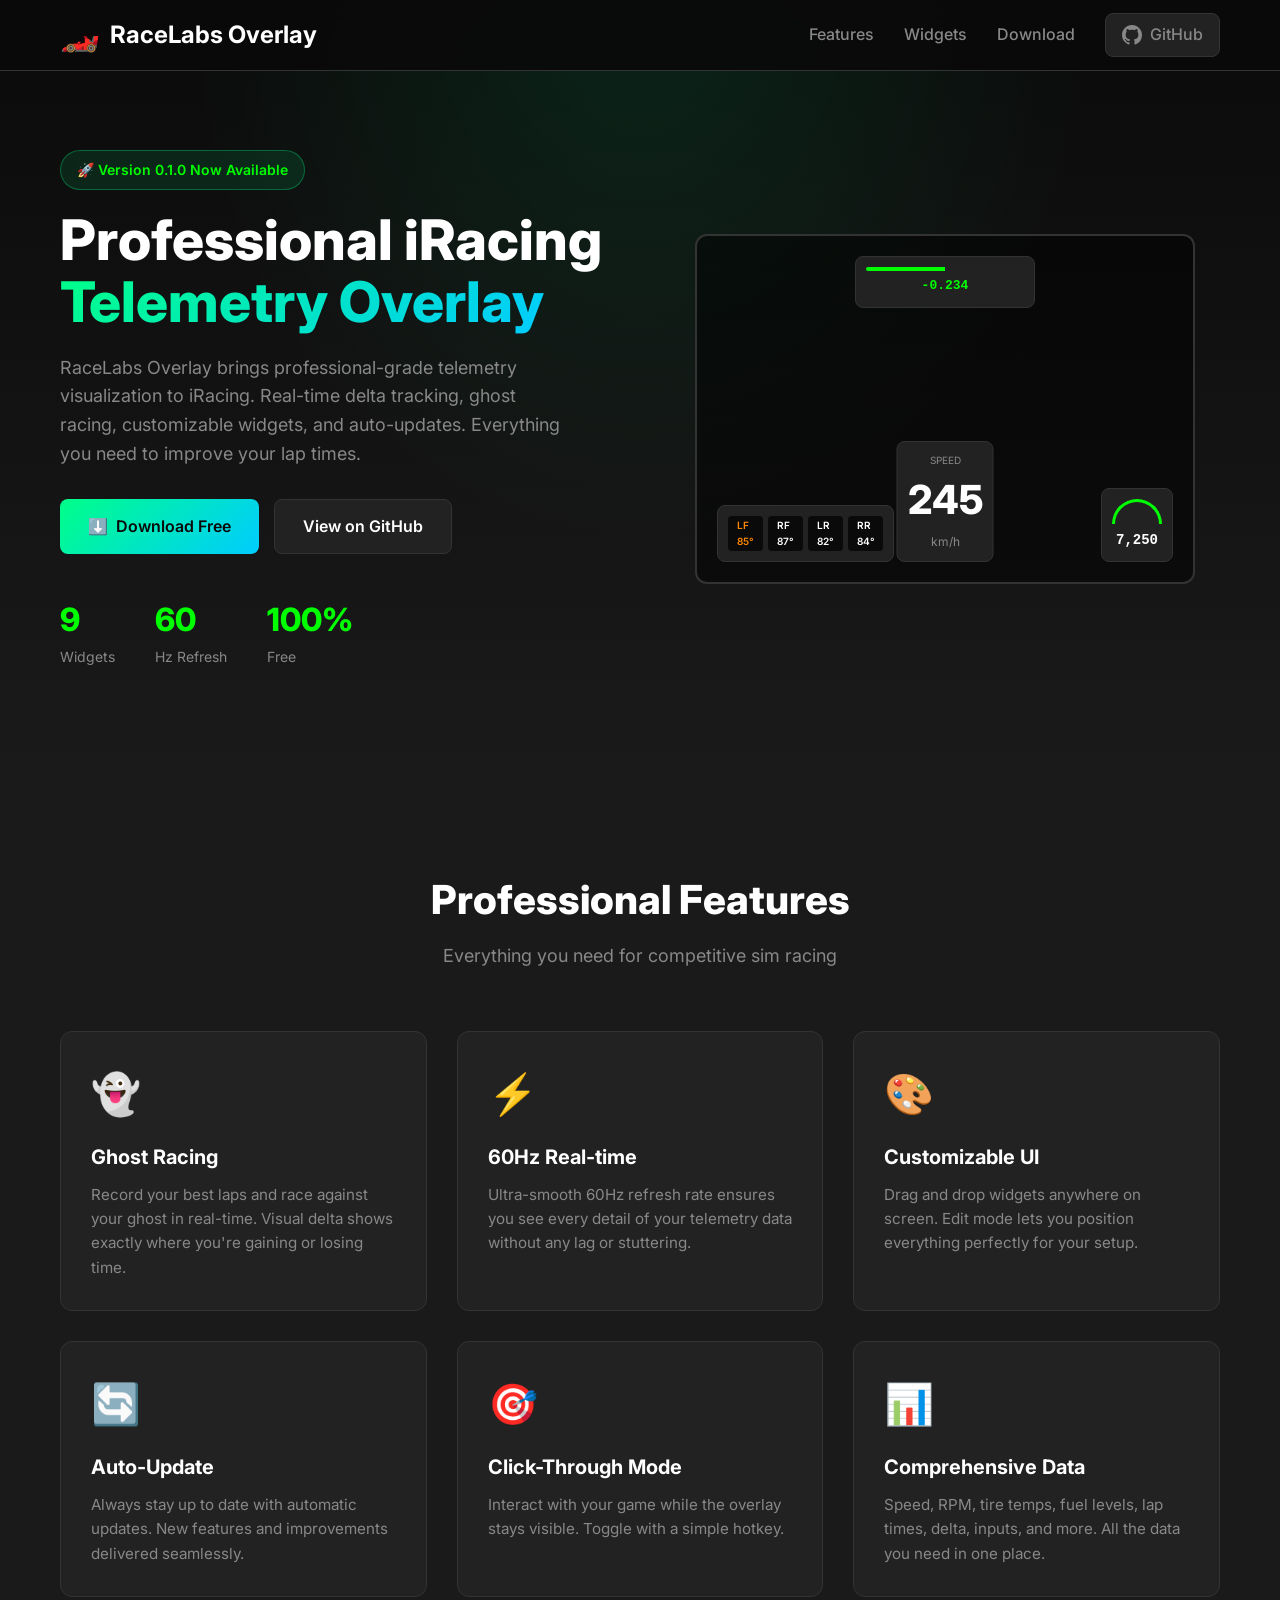
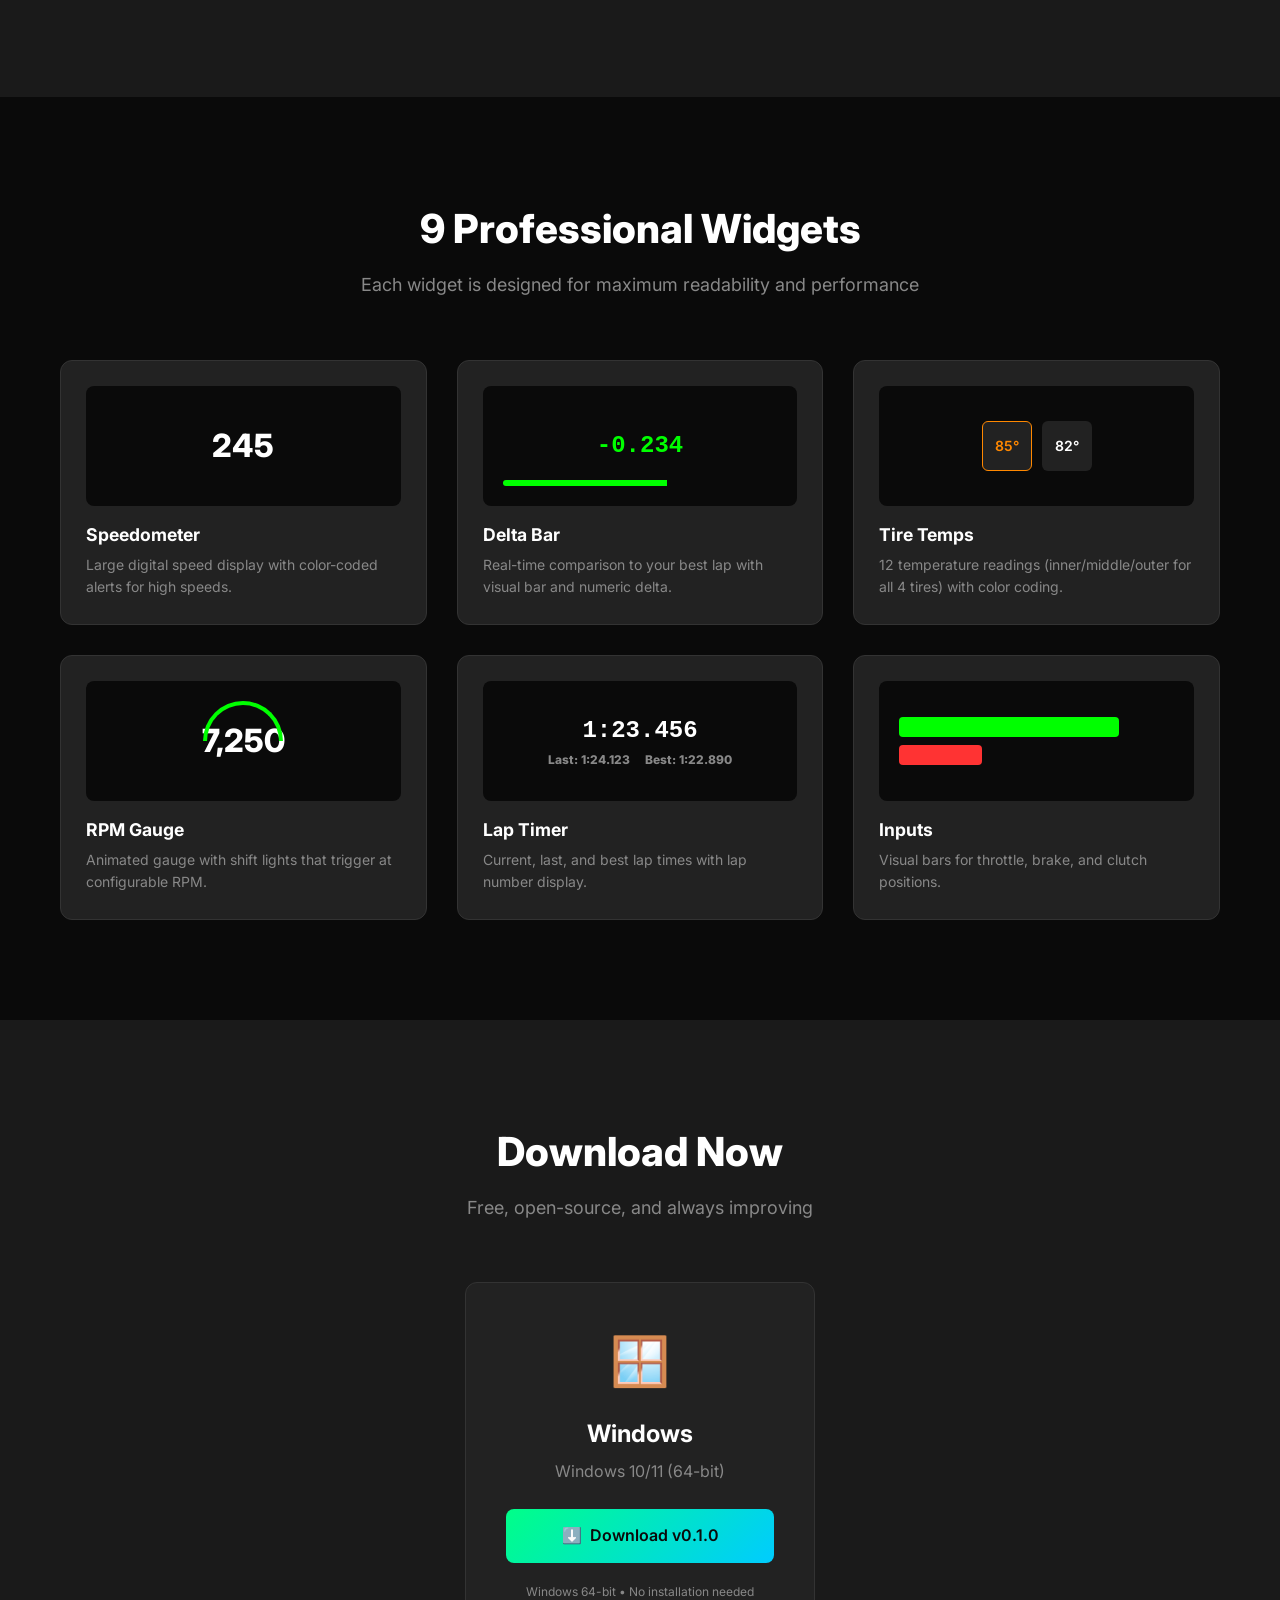
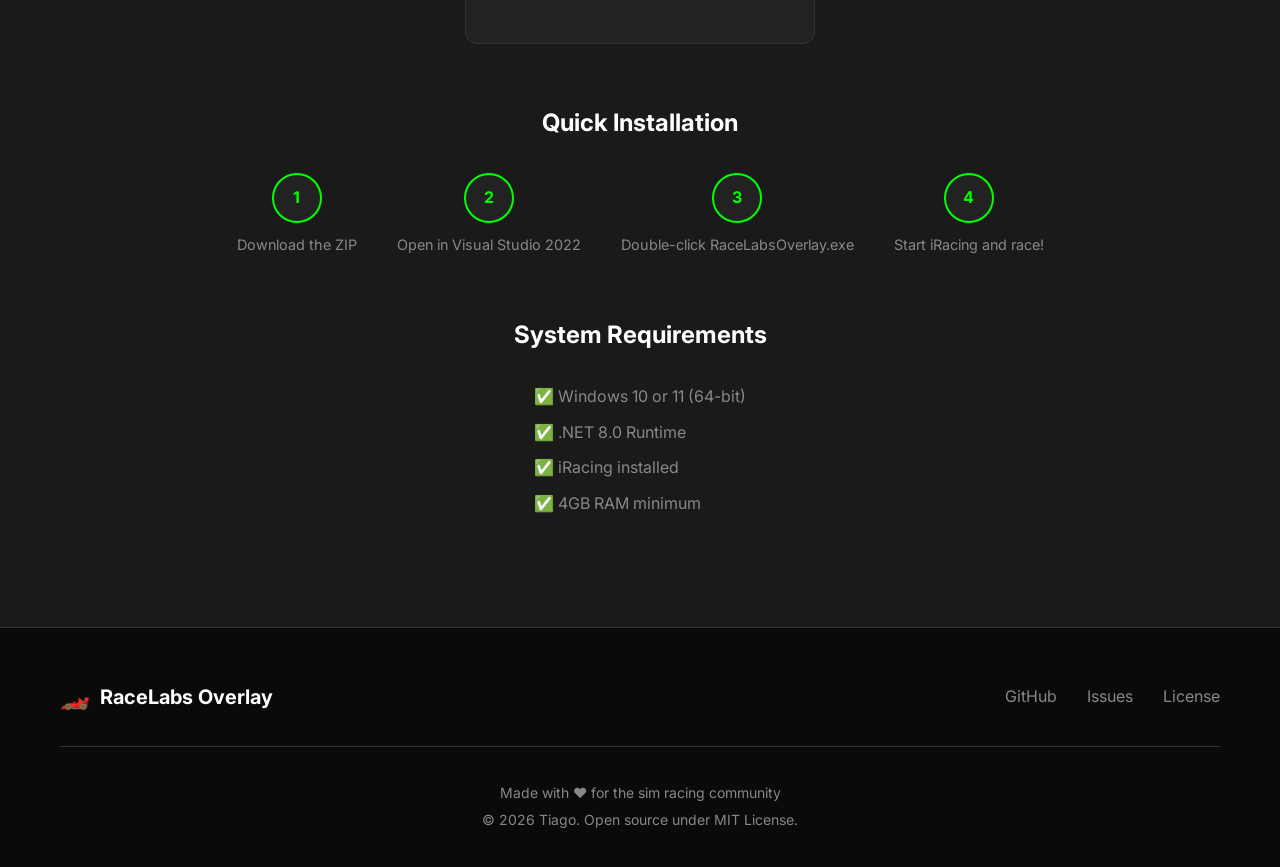
==== commit e5d57357: "Update website: download links now point to releases page Ready for when builds are available!" ====
--- a/docs/index.html
+++ b/docs/index.html
@@ -213,19 +213,19 @@
                     <div class="download-icon">🪟</div>
                     <h3>Windows</h3>
                     <p>Windows 10/11 (64-bit)</p>
-                    <a href="https://github.com/timimata/RaceLabsOverlay" class="btn btn-download">
-                        <span>📦</span> Get Source Code
+                    <a href="https://github.com/timimata/RaceLabsOverlay/releases" class="btn btn-download">
+                        <span>⬇️</span> Download v0.1.0
                     </a>
-                    <small>Build with Visual Studio 2022</small>
+                    <small>Windows 64-bit • No installation needed</small>
                 </div>
             </div>
 
             <div class="installation">
-                <h3>Build from Source</h3>
+                <h3>Quick Installation</h3>
                 <div class="install-steps">
                     <div class="step">
                         <div class="step-number">1</div>
-                        <p>Clone the repository</p>
+                        <p>Download the ZIP</p>
                     </div>
                     <div class="step">
                         <div class="step-number">2</div>
@@ -233,7 +233,7 @@
                     </div>
                     <div class="step">
                         <div class="step-number">3</div>
-                        <p>Build solution (Ctrl+Shift+B)</p>
+                        <p>Double-click RaceLabsOverlay.exe</p>
                     </div>
                     <div class="step">
                         <div class="step-number">4</div>
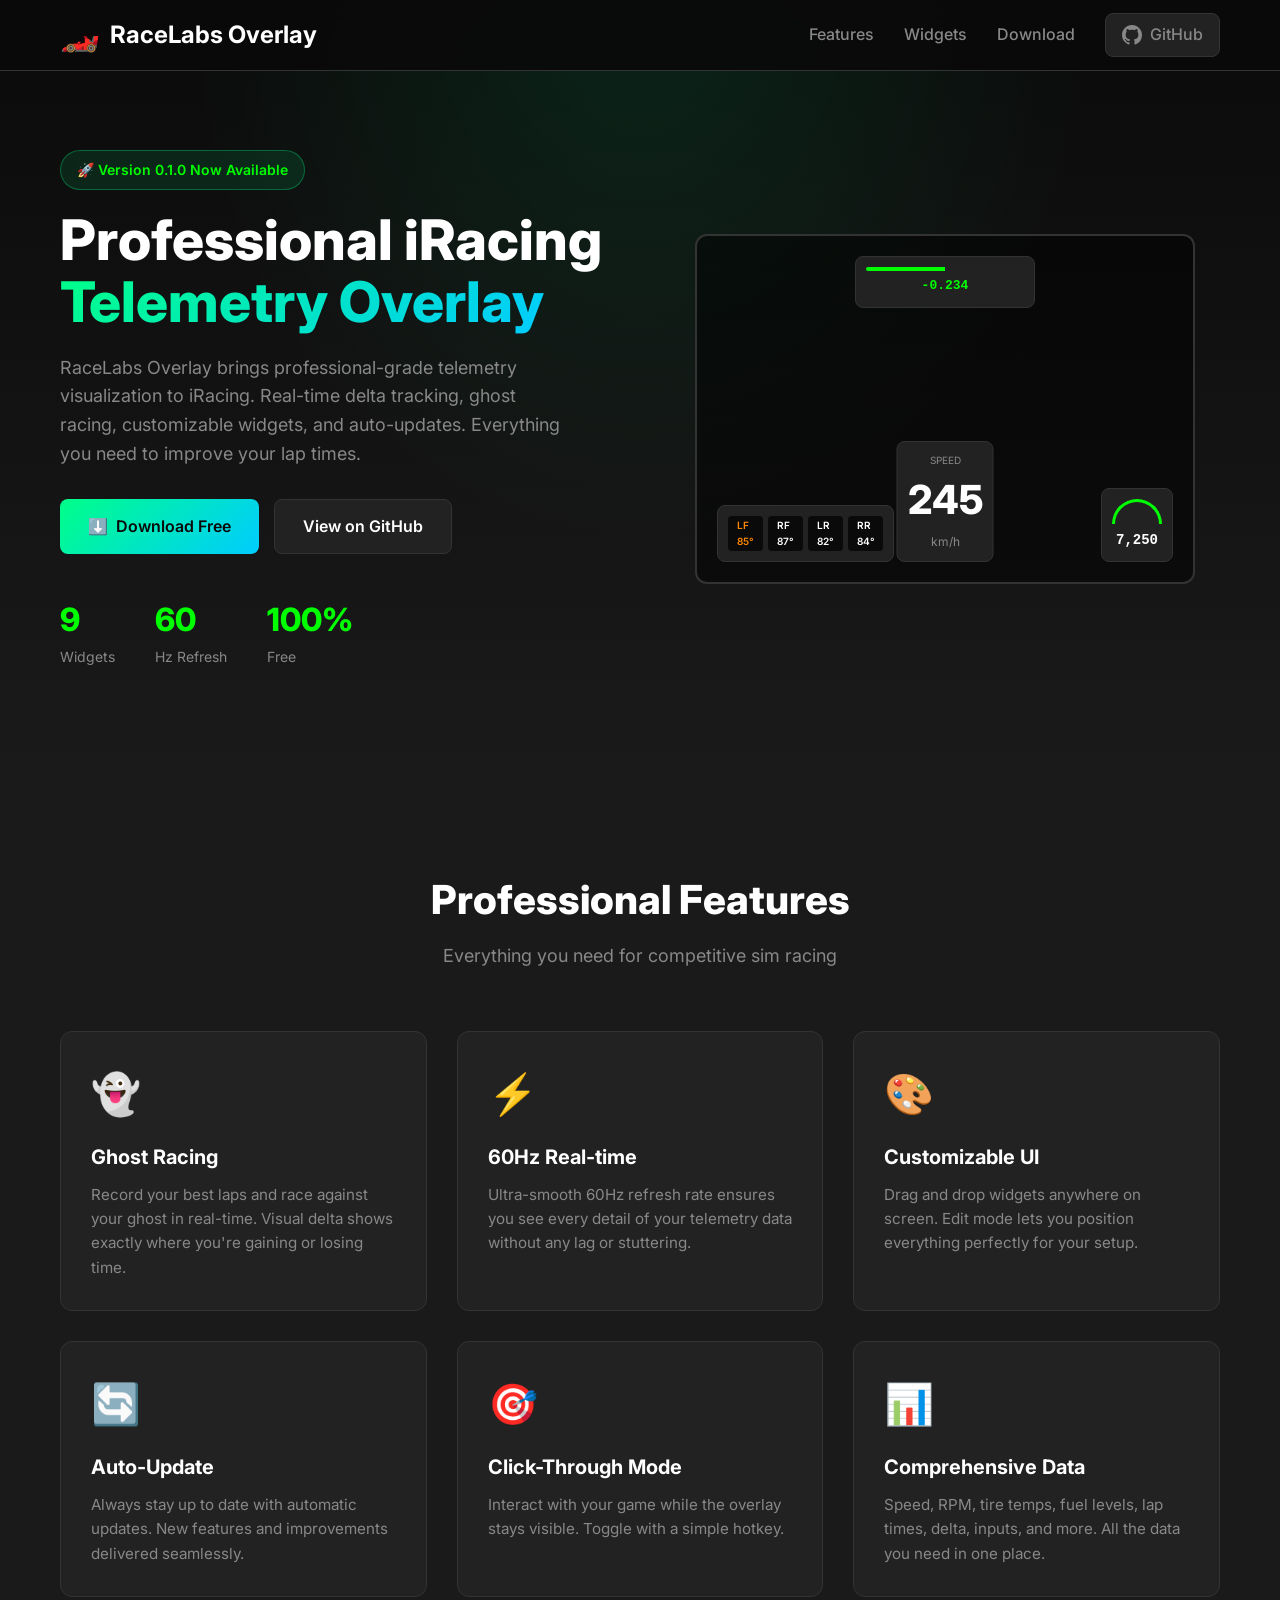
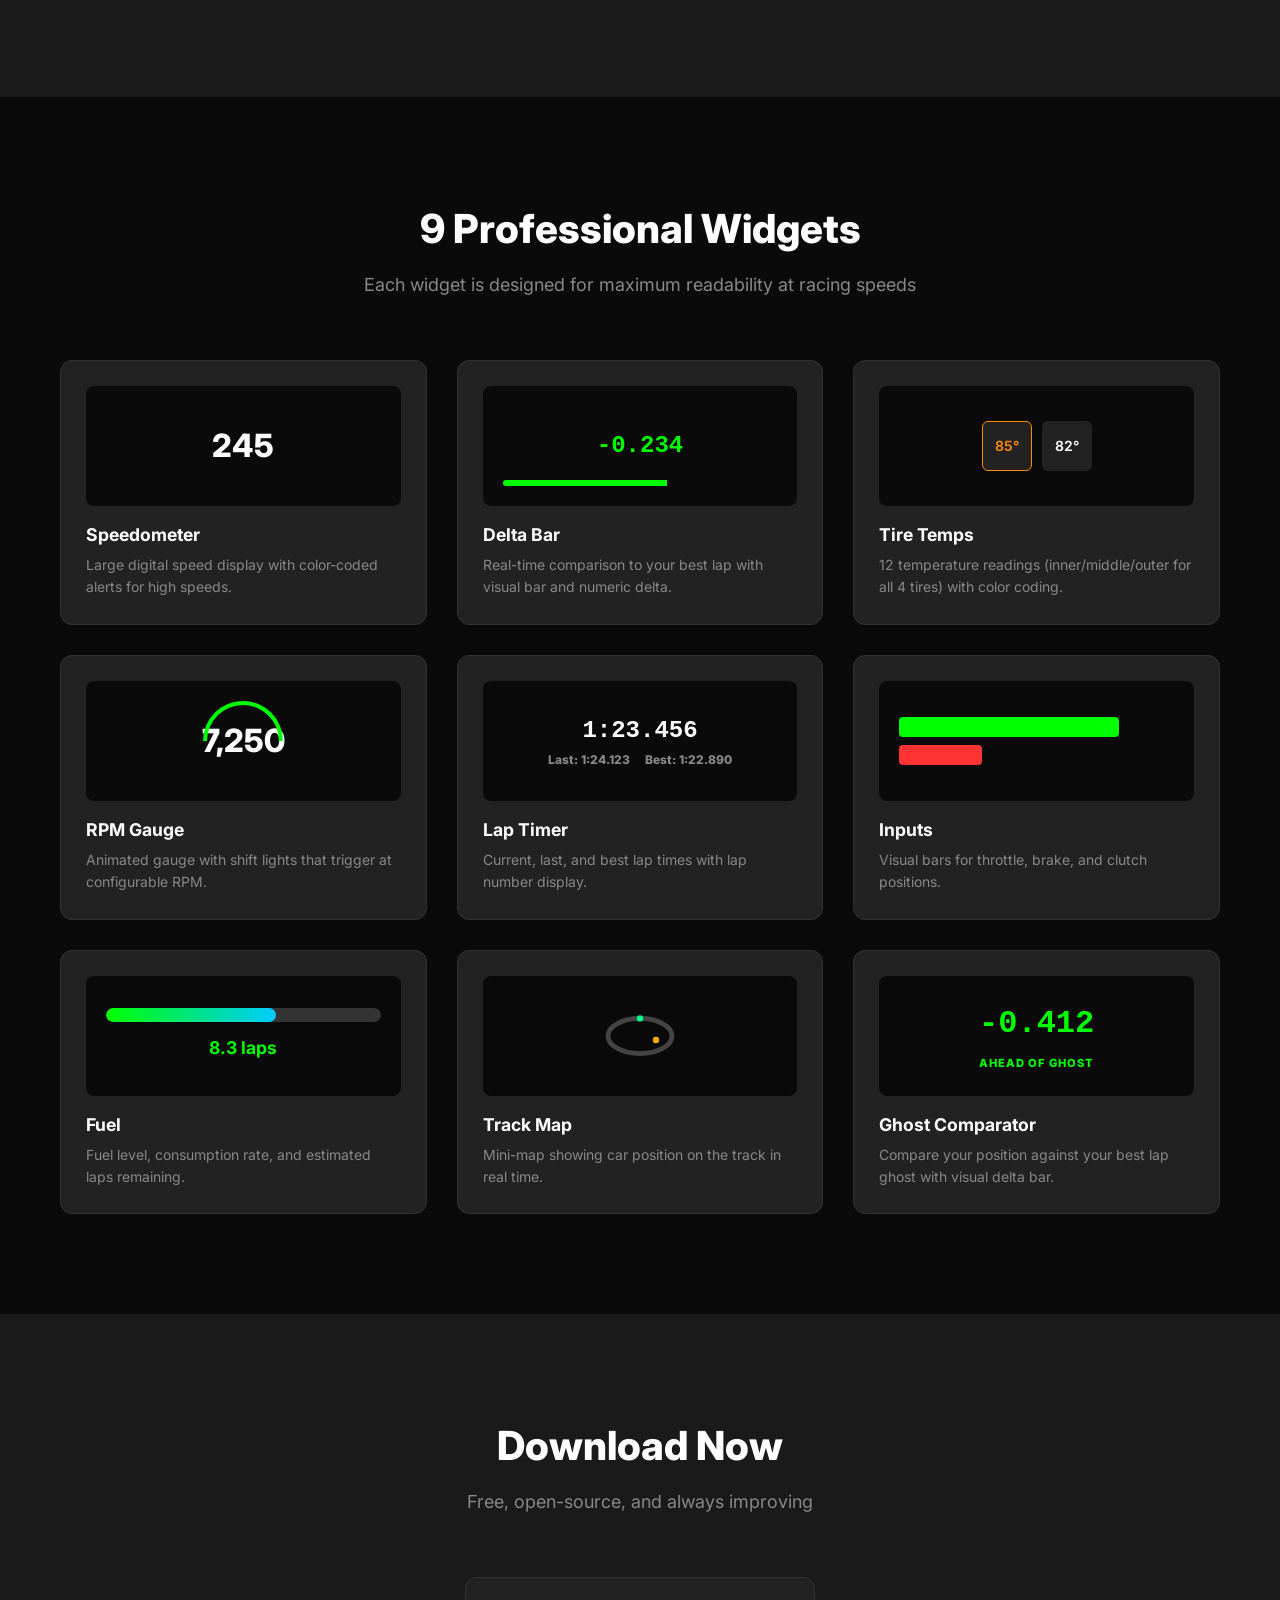
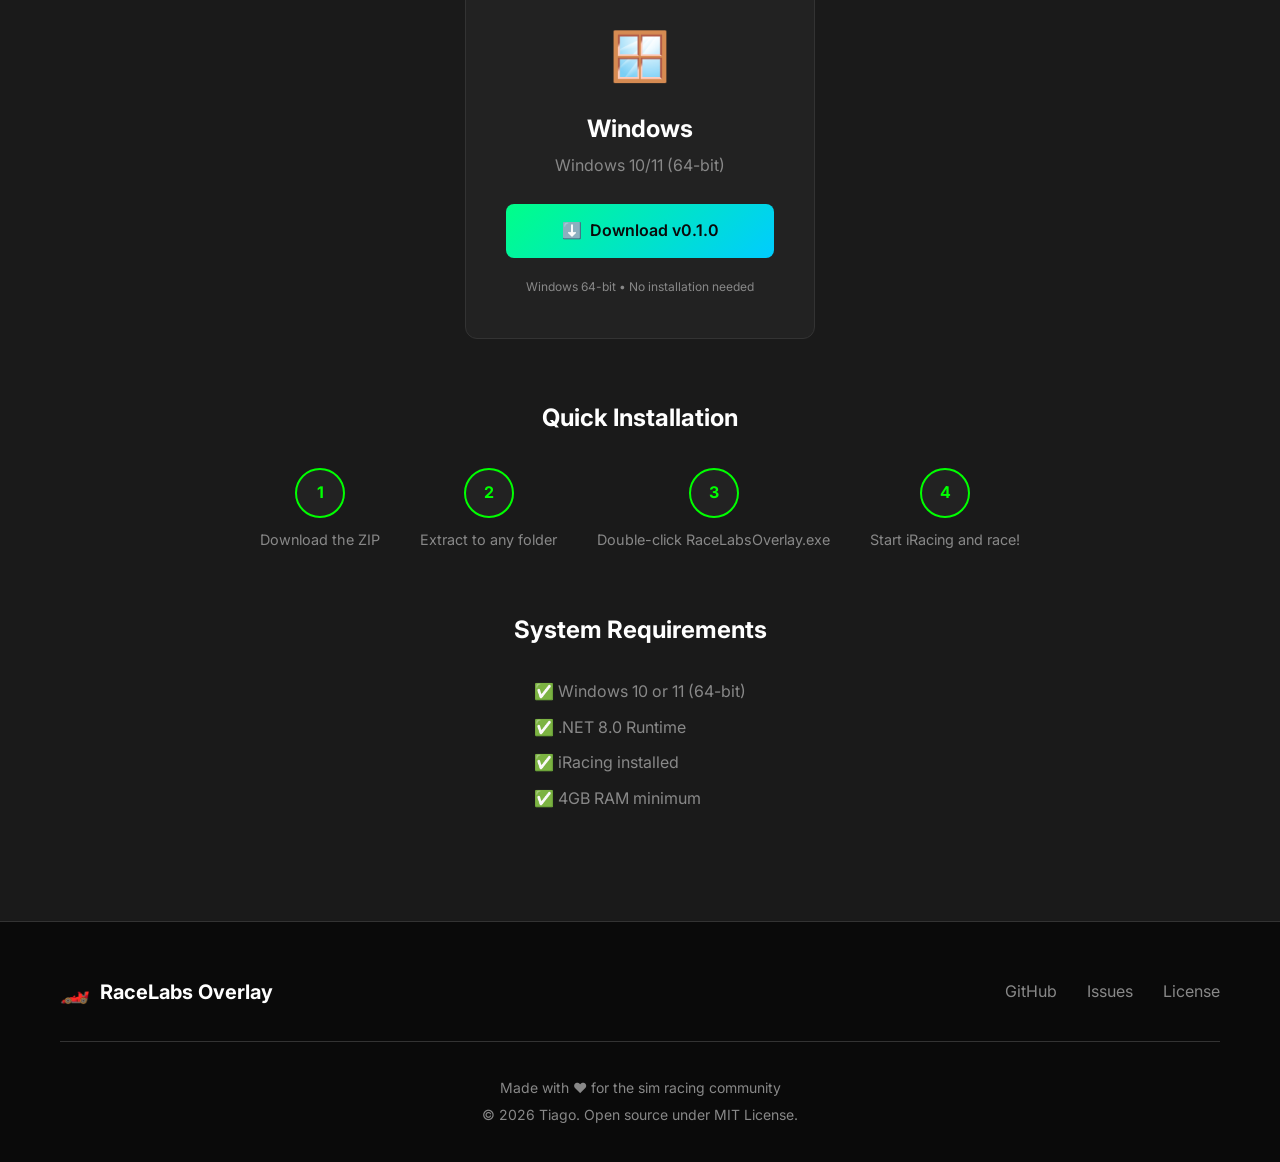
==== commit c16170ff: "Update website: add missing widgets and fix install steps - Add Fuel, Track Map and Ghost Comparator" ====
--- a/docs/index.html
+++ b/docs/index.html
@@ -135,7 +135,7 @@
     <section id="widgets" class="widgets">
         <div class="container">
             <h2 class="section-title">9 Professional Widgets</h2>
-            <p class="section-subtitle">Each widget is designed for maximum readability and performance</p>
+            <p class="section-subtitle">Each widget is designed for maximum readability at racing speeds</p>
             
             <div class="widgets-showcase">
                 <div class="widget-item">
@@ -196,6 +196,41 @@
                     <div class="widget-info">
                         <h4>Inputs</h4>
                         <p>Visual bars for throttle, brake, and clutch positions.</p>
+                    </div>
+                </div>
+                <div class="widget-item">
+                    <div class="widget-preview fuel-preview">
+                        <div class="fuel-bar-bg">
+                            <div class="fuel-bar-fill"></div>
+                        </div>
+                        <span class="fuel-laps">8.3 laps</span>
+                    </div>
+                    <div class="widget-info">
+                        <h4>Fuel</h4>
+                        <p>Fuel level, consumption rate, and estimated laps remaining.</p>
+                    </div>
+                </div>
+                <div class="widget-item">
+                    <div class="widget-preview track-preview">
+                        <svg viewBox="0 0 100 60" width="80" height="50">
+                            <ellipse cx="50" cy="30" rx="40" ry="22" fill="none" stroke="#444" stroke-width="6"/>
+                            <circle cx="50" cy="8" r="4" fill="#00ff88"/>
+                            <circle cx="70" cy="35" r="4" fill="orange"/>
+                        </svg>
+                    </div>
+                    <div class="widget-info">
+                        <h4>Track Map</h4>
+                        <p>Mini-map showing car position on the track in real time.</p>
+                    </div>
+                </div>
+                <div class="widget-item">
+                    <div class="widget-preview ghost-preview">
+                        <span class="ghost-delta">-0.412</span>
+                        <span class="ghost-label">AHEAD of ghost</span>
+                    </div>
+                    <div class="widget-info">
+                        <h4>Ghost Comparator</h4>
+                        <p>Compare your position against your best lap ghost with visual delta bar.</p>
                     </div>
                 </div>
             </div>
@@ -229,7 +264,7 @@
                     </div>
                     <div class="step">
                         <div class="step-number">2</div>
-                        <p>Open in Visual Studio 2022</p>
+                        <p>Extract to any folder</p>
                     </div>
                     <div class="step">
                         <div class="step-number">3</div>
--- a/docs/style.css
+++ b/docs/style.css
@@ -545,6 +545,59 @@
     font-size: 0.875rem;
 }
 
+/* Fuel widget preview */
+.widget-preview.fuel-preview {
+    flex-direction: column;
+    gap: 12px;
+    padding: 20px;
+}
+
+.fuel-bar-bg {
+    width: 100%;
+    height: 14px;
+    background: #333;
+    border-radius: 7px;
+    overflow: hidden;
+}
+
+.fuel-bar-fill {
+    width: 62%;
+    height: 100%;
+    background: linear-gradient(90deg, var(--accent-green), var(--gradient-end));
+    border-radius: 7px;
+}
+
+.fuel-laps {
+    font-size: 1.1rem;
+    font-weight: 700;
+    color: var(--accent-green);
+}
+
+/* Track map preview */
+.widget-preview.track-preview {
+    font-size: 1rem;
+}
+
+/* Ghost comparator preview */
+.widget-preview.ghost-preview {
+    flex-direction: column;
+    gap: 6px;
+}
+
+.ghost-delta {
+    font-size: 2rem;
+    font-weight: 800;
+    color: var(--accent-green);
+    font-family: monospace;
+}
+
+.ghost-label {
+    font-size: 0.7rem;
+    color: var(--accent-green);
+    text-transform: uppercase;
+    letter-spacing: 1px;
+}
+
 /* Download Section */
 .download {
     padding: 100px 0;
